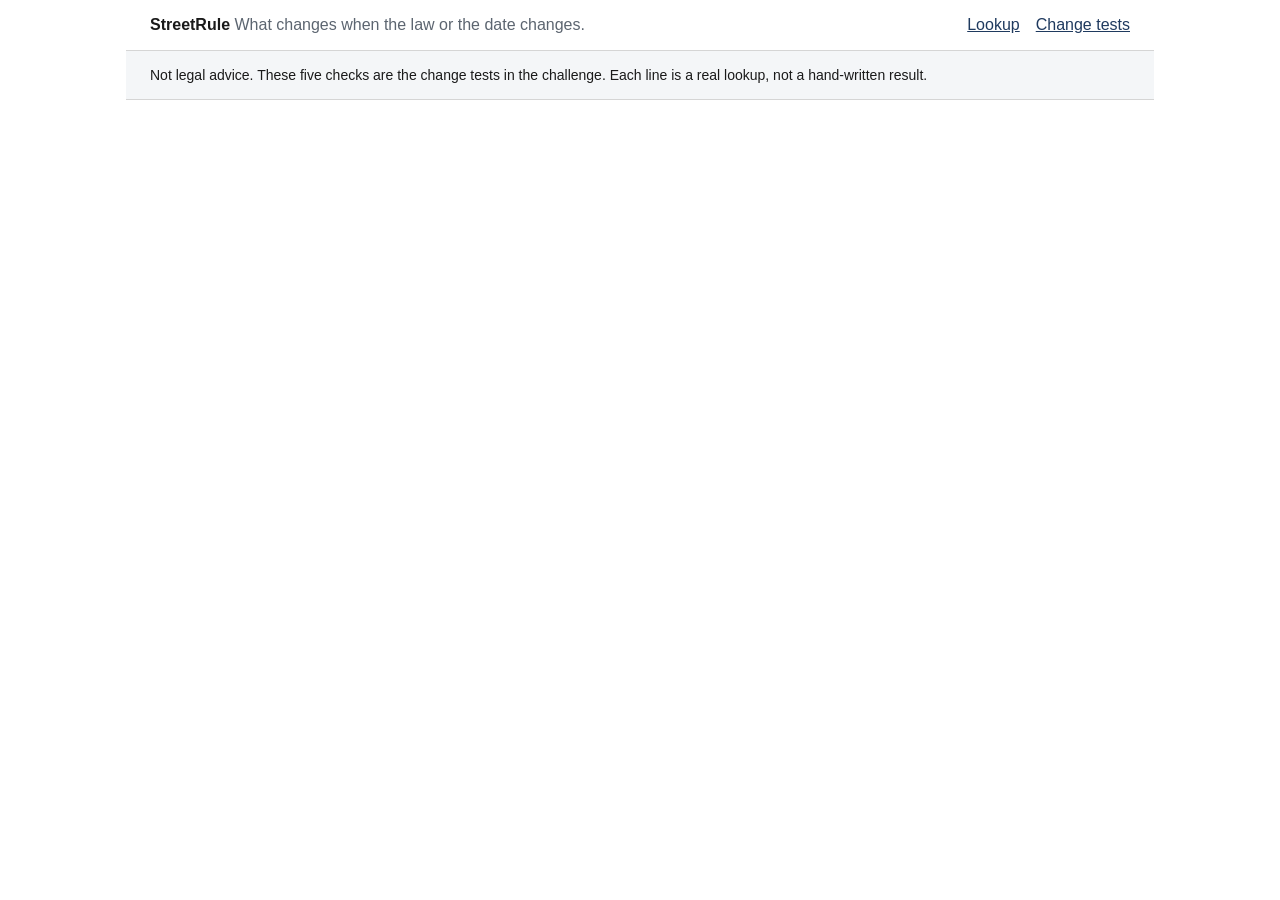
==== static/changes.html @ 89508b7d "Add the five change tests and apply an enacted law once its date arrives Co-authored-by: Cursor <cur" ====
<!doctype html>
<html lang="en">
<head>
  <meta charset="utf-8">
  <meta name="viewport" content="width=device-width, initial-scale=1">
  <title>StreetRule — change tests</title>
  <link rel="stylesheet" href="/static/style.css">
</head>
<body>
  <header class="bar">
    <div>
      <strong>StreetRule</strong>
      <span class="tag">What changes when the law or the date changes.</span>
    </div>
    <nav>
      <a href="/">Lookup</a>
      <a href="/changes">Change tests</a>
    </nav>
  </header>
  <p class="notice">Not legal advice. These five checks are the change tests in the challenge. Each line is a real lookup, not a hand-written result.</p>
  <main id="tests"></main>
  <script src="/static/changes.js"></script>
</body>
</html>
---- static/style.css ----
:root { color: #1a1a1a; font-family: "Helvetica Neue", Helvetica, Arial, sans-serif; }
body { margin: 0; background: #fff; }
.bar, .notice, main { max-width: 980px; margin: 0 auto; padding: 16px 24px; }
.bar { display: flex; justify-content: space-between; gap: 24px; border-bottom: 1px solid #d5d5d5; align-items: baseline; }
.tag, .meta, .cite, .quote { color: #5c6570; }
.notice { background: #f4f6f8; border-bottom: 1px solid #d5d5d5; font-size: 14px; }
label { display: block; font-size: 13px; letter-spacing: .04em; text-transform: uppercase; color: #1f3a5f; }
input { width: 100%; box-sizing: border-box; font: 16px/1.4 inherit; padding: 10px 12px; border: 1px solid #1f3a5f; }
ul { list-style: none; margin: 0; padding: 0; border: 1px solid #d5d5d5; border-top: 0; }
li { padding: 8px 12px; cursor: pointer; }
li:hover { background: #f4f6f8; }
article { border-top: 1px solid #d5d5d5; padding: 14px 0; }
.result { font-weight: 600; color: #1f3a5f; text-transform: uppercase; font-size: 13px; letter-spacing: .04em; }
.quote { margin: 8px 0 0; padding-left: 12px; border-left: 2px solid #1f3a5f; }
h1 { font-size: 22px; font-weight: 600; margin: 8px 0; }
h2 { font-size: 16px; margin: 0 0 4px; }
p { margin: 4px 0; }

nav { display: flex; gap: 16px; align-items: baseline; }
nav a { color: #1f3a5f; }
ul.plain { border: 0; margin-top: 8px; }
ul.plain li { cursor: default; padding: 4px 0; }

.conflict {
  border-left: 3px solid #b26a00;
  padding-left: 10px;
  color: #6b4000;
}
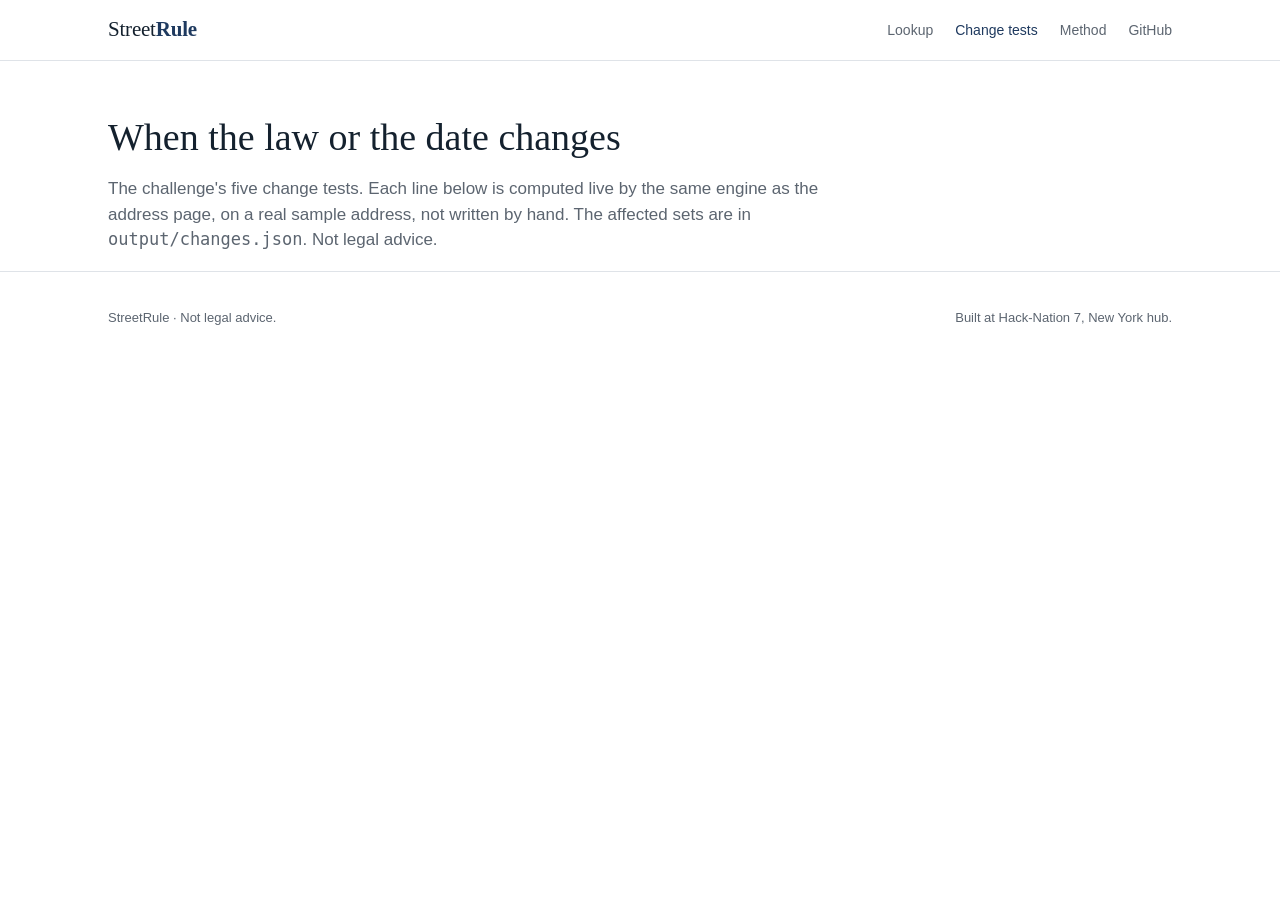
==== commit bba81198: "Decide coverage from extracted thresholds, verify cities with the Census Geocoder, redesign the site" ====
--- a/static/changes.html
+++ b/static/changes.html
@@ -3,22 +3,34 @@
 <head>
   <meta charset="utf-8">
   <meta name="viewport" content="width=device-width, initial-scale=1">
-  <title>StreetRule — change tests</title>
+  <title>StreetRule · Change tests</title>
   <link rel="stylesheet" href="/static/style.css">
 </head>
 <body>
-  <header class="bar">
-    <div>
-      <strong>StreetRule</strong>
-      <span class="tag">What changes when the law or the date changes.</span>
+  <header class="top">
+    <div class="wrap">
+      <a class="brand" href="/">Street<b>Rule</b></a>
+      <nav>
+        <a href="/">Lookup</a>
+        <a href="/changes" class="on">Change tests</a>
+        <a href="/method">Method</a>
+        <a href="https://github.com/vladislav-pak-world-bank/streetrule">GitHub</a>
+      </nav>
     </div>
-    <nav>
-      <a href="/">Lookup</a>
-      <a href="/changes">Change tests</a>
-    </nav>
   </header>
-  <p class="notice">Not legal advice. These five checks are the change tests in the challenge. Each line is a real lookup, not a hand-written result.</p>
-  <main id="tests"></main>
+  <div class="page-head">
+    <div class="wrap">
+      <h1>When the law or the date changes</h1>
+      <p>The challenge's five change tests. Each line below is computed live by the same engine as the address page, on a real sample address, not written by hand. The affected sets are in <code>output/changes.json</code>. Not legal advice.</p>
+    </div>
+  </div>
+  <main class="wrap" id="tests"></main>
+  <footer>
+    <div class="wrap">
+      <span>StreetRule · Not legal advice.</span>
+      <span>Built at Hack-Nation 7, New York hub.</span>
+    </div>
+  </footer>
   <script src="/static/changes.js"></script>
 </body>
 </html>
--- a/static/style.css
+++ b/static/style.css
@@ -1,28 +1,205 @@
-:root { color: #1a1a1a; font-family: "Helvetica Neue", Helvetica, Arial, sans-serif; }
+:root {
+  --ink: #14212e;
+  --navy: #1f3a5f;
+  --navy-deep: #152a45;
+  --muted: #5c6570;
+  --line: #dfe3e8;
+  --soft: #f5f7f9;
+  --applies: #1d6b46;
+  --unknown: #9a6200;
+  --superseded: #5c6570;
+  --future: #2f5f9e;
+  --pending: #6b4fa0;
+  --outside: #8a8f96;
+  --serif: Georgia, "Times New Roman", serif;
+  --sans: "Helvetica Neue", Helvetica, Arial, sans-serif;
+  color: var(--ink);
+  font-family: var(--sans);
+  font-size: 16px;
+  line-height: 1.5;
+}
+
+* { box-sizing: border-box; }
 body { margin: 0; background: #fff; }
-.bar, .notice, main { max-width: 980px; margin: 0 auto; padding: 16px 24px; }
-.bar { display: flex; justify-content: space-between; gap: 24px; border-bottom: 1px solid #d5d5d5; align-items: baseline; }
-.tag, .meta, .cite, .quote { color: #5c6570; }
-.notice { background: #f4f6f8; border-bottom: 1px solid #d5d5d5; font-size: 14px; }
-label { display: block; font-size: 13px; letter-spacing: .04em; text-transform: uppercase; color: #1f3a5f; }
-input { width: 100%; box-sizing: border-box; font: 16px/1.4 inherit; padding: 10px 12px; border: 1px solid #1f3a5f; }
-ul { list-style: none; margin: 0; padding: 0; border: 1px solid #d5d5d5; border-top: 0; }
-li { padding: 8px 12px; cursor: pointer; }
-li:hover { background: #f4f6f8; }
-article { border-top: 1px solid #d5d5d5; padding: 14px 0; }
-.result { font-weight: 600; color: #1f3a5f; text-transform: uppercase; font-size: 13px; letter-spacing: .04em; }
-.quote { margin: 8px 0 0; padding-left: 12px; border-left: 2px solid #1f3a5f; }
-h1 { font-size: 22px; font-weight: 600; margin: 8px 0; }
-h2 { font-size: 16px; margin: 0 0 4px; }
-p { margin: 4px 0; }
-
-nav { display: flex; gap: 16px; align-items: baseline; }
-nav a { color: #1f3a5f; }
-ul.plain { border: 0; margin-top: 8px; }
-ul.plain li { cursor: default; padding: 4px 0; }
-
-.conflict {
-  border-left: 3px solid #b26a00;
-  padding-left: 10px;
-  color: #6b4000;
+a { color: var(--navy); }
+.wrap { max-width: 1120px; margin: 0 auto; padding: 0 28px; }
+
+/* Top bar */
+.top { border-bottom: 1px solid var(--line); background: #fff; position: sticky; top: 0; z-index: 10; }
+.top .wrap { display: flex; align-items: center; justify-content: space-between; height: 60px; }
+.brand { font-family: var(--serif); font-size: 21px; color: var(--ink); text-decoration: none; letter-spacing: -.01em; }
+.brand b { color: var(--navy); }
+.top nav { display: flex; gap: 22px; font-size: 14px; }
+.top nav a { color: var(--muted); text-decoration: none; }
+.top nav a:hover, .top nav a.on { color: var(--navy); }
+
+/* Hero */
+.hero { background: var(--navy-deep); color: #fff; padding: 72px 0 56px; }
+.eyebrow { text-transform: uppercase; letter-spacing: .12em; font-size: 12px; color: #a9bdd6; margin: 0 0 14px; }
+.hero h1 { font-family: var(--serif); font-weight: 400; font-size: 46px; line-height: 1.12; margin: 0 0 18px; max-width: 820px; letter-spacing: -.015em; }
+.hero p.lede { font-size: 18px; color: #d4deea; max-width: 760px; margin: 0 0 30px; }
+.search { position: relative; max-width: 760px; }
+.search input { width: 100%; font: 18px var(--sans); padding: 16px 18px; border: 0; border-radius: 3px; color: var(--ink); }
+.search input:focus { outline: 3px solid #7fa6d6; }
+#matches { position: absolute; left: 0; right: 0; top: 100%; margin: 4px 0 0; padding: 0; list-style: none; background: #fff; color: var(--ink); border-radius: 3px; box-shadow: 0 10px 30px rgba(0, 0, 0, .25); max-height: 340px; overflow: auto; z-index: 5; }
+#matches li { padding: 10px 16px; cursor: pointer; border-bottom: 1px solid var(--line); font-size: 15px; }
+#matches li:hover, #matches li.active { background: var(--soft); }
+#matches:empty { display: none; }
+.examples { margin-top: 16px; font-size: 14px; color: #a9bdd6; display: flex; flex-wrap: wrap; gap: 8px; align-items: center; }
+.examples button { font: 13px var(--sans); background: transparent; color: #fff; border: 1px solid #4f6b8f; border-radius: 20px; padding: 6px 12px; cursor: pointer; }
+.examples button:hover { background: #24406a; }
+.disclaimer { margin-top: 26px; font-size: 13px; color: #a9bdd6; max-width: 760px; }
+
+/* Evidence strip */
+.strip { border-bottom: 1px solid var(--line); background: var(--soft); }
+.strip .wrap { display: grid; grid-template-columns: repeat(5, 1fr); gap: 0; }
+.stat { padding: 26px 18px 24px 0; }
+.stat + .stat { padding-left: 18px; border-left: 1px solid var(--line); }
+.stat .n { font-family: var(--serif); font-size: 34px; color: var(--navy); line-height: 1; }
+.stat .l { font-size: 13px; color: var(--muted); margin-top: 8px; }
+
+/* Sections */
+section.block { padding: 64px 0; border-bottom: 1px solid var(--line); }
+section.block h2 { font-family: var(--serif); font-weight: 400; font-size: 32px; margin: 0 0 10px; letter-spacing: -.01em; }
+section.block p.sub { color: var(--muted); max-width: 720px; margin: 0 0 32px; font-size: 17px; }
+.three { display: grid; grid-template-columns: repeat(3, 1fr); gap: 28px; }
+.three article { border-top: 3px solid var(--navy); padding-top: 16px; }
+.three h3 { font-size: 18px; margin: 0 0 8px; }
+.three p { color: var(--muted); margin: 0 0 12px; font-size: 15px; }
+.three .proof { font-size: 14px; color: var(--ink); background: var(--soft); padding: 10px 12px; border-left: 2px solid var(--navy); }
+.linkish { background: none; border: 0; padding: 0; color: var(--navy); text-decoration: underline; cursor: pointer; font: inherit; }
+
+.drivers { max-width: 820px; }
+.driver { display: grid; grid-template-columns: 260px 1fr 150px; gap: 16px; align-items: center; padding: 10px 0; border-bottom: 1px solid var(--line); font-size: 15px; }
+.bar { height: 12px; background: var(--soft); border-radius: 2px; overflow: hidden; }
+.bar span { display: block; height: 100%; background: var(--unknown); }
+.driver .num { color: var(--muted); font-size: 14px; text-align: right; }
+.callout { margin-top: 26px; max-width: 820px; padding: 18px 20px; background: var(--soft); border-left: 3px solid var(--navy); }
+
+.steps { display: grid; grid-template-columns: repeat(4, 1fr); gap: 24px; counter-reset: step; }
+.steps article { position: relative; padding-top: 44px; }
+.steps article::before { counter-increment: step; content: counter(step); position: absolute; top: 0; left: 0; width: 30px; height: 30px; border-radius: 50%; background: var(--navy); color: #fff; font-size: 14px; display: grid; place-items: center; }
+.steps h3 { font-size: 17px; margin: 0 0 6px; }
+.steps p { font-size: 14px; color: var(--muted); margin: 0; }
+
+.who { display: grid; grid-template-columns: repeat(4, 1fr); gap: 20px; }
+.who article { border: 1px solid var(--line); padding: 18px; }
+.who h3 { font-size: 16px; margin: 0 0 6px; }
+.who p { font-size: 14px; color: var(--muted); margin: 0; }
+
+footer { padding: 36px 0 60px; color: var(--muted); font-size: 13px; }
+footer .wrap { display: flex; justify-content: space-between; gap: 24px; flex-wrap: wrap; }
+
+/* Report */
+#report { padding: 36px 0 70px; }
+.back { font-size: 14px; color: var(--muted); }
+.report-head h1 { font-family: var(--serif); font-weight: 400; font-size: 34px; margin: 10px 0 6px; }
+.where { color: var(--muted); font-size: 15px; display: flex; flex-wrap: wrap; gap: 10px; align-items: center; }
+.badge { display: inline-block; font-size: 12px; padding: 2px 8px; border-radius: 2px; border: 1px solid var(--line); color: var(--muted); background: #fff; }
+.badge.census { border-color: #9cc3ad; color: var(--applies); background: #f1f8f4; }
+.badge.alias { border-color: #b8c7da; color: var(--navy); }
+.badge.review { border-color: #d7c3e8; color: var(--pending); }
+.counts { display: flex; flex-wrap: wrap; gap: 8px; margin: 18px 0 26px; }
+.count { font-size: 14px; padding: 6px 12px; border-radius: 2px; background: var(--soft); border-left: 3px solid var(--line); }
+
+.layout { display: grid; grid-template-columns: 300px 1fr; gap: 36px; align-items: start; }
+aside.facts { position: sticky; top: 84px; border: 1px solid var(--line); padding: 18px; background: #fff; }
+aside h2 { font-size: 13px; text-transform: uppercase; letter-spacing: .08em; color: var(--navy); margin: 0 0 4px; }
+aside p.hint { font-size: 13px; color: var(--muted); margin: 0 0 14px; }
+.field { margin-bottom: 12px; }
+.field label { display: block; font-size: 13px; color: var(--ink); margin-bottom: 4px; }
+.field input, .field select { width: 100%; font: 15px var(--sans); padding: 8px 10px; border: 1px solid #c3cad3; border-radius: 2px; background: #fff; }
+.field input.supplied, .field select.supplied { border-color: var(--navy); background: #f2f6fb; }
+.field .from { font-size: 12px; color: var(--muted); margin-top: 3px; }
+aside button.primary { width: 100%; font: 600 14px var(--sans); background: var(--navy); color: #fff; border: 0; padding: 10px; border-radius: 2px; cursor: pointer; }
+aside button.reset { width: 100%; margin-top: 8px; font: 13px var(--sans); background: none; border: 0; color: var(--muted); text-decoration: underline; cursor: pointer; }
+.settle { margin-top: 20px; padding-top: 16px; border-top: 1px solid var(--line); }
+.settle li { font-size: 14px; margin: 6px 0; }
+.settle ul { margin: 6px 0 0; padding-left: 18px; }
+
+.group h2 { font-family: var(--serif); font-weight: 400; font-size: 22px; margin: 26px 0 4px; display: flex; align-items: baseline; gap: 10px; }
+.group h2 small { font-family: var(--sans); font-size: 14px; color: var(--muted); }
+.group p.why { color: var(--muted); margin: 0 0 10px; font-size: 14px; }
+.card { border: 1px solid var(--line); border-left: 4px solid var(--line); padding: 16px 18px; margin: 12px 0; background: #fff; }
+.card.applies { border-left-color: var(--applies); }
+.card.unknown { border-left-color: var(--unknown); }
+.card.superseded { border-left-color: var(--superseded); }
+.card.not_yet_effective { border-left-color: var(--future); }
+.card.pending { border-left-color: var(--pending); }
+.card.not_covered { border-left-color: var(--outside); }
+.tags { display: flex; flex-wrap: wrap; gap: 6px; margin-bottom: 8px; }
+.tag { font-size: 11px; text-transform: uppercase; letter-spacing: .06em; color: var(--muted); border: 1px solid var(--line); padding: 2px 6px; border-radius: 2px; }
+.tag.result { color: #fff; border-color: transparent; }
+.tag.result.applies { background: var(--applies); }
+.tag.result.unknown { background: var(--unknown); }
+.tag.result.superseded { background: var(--superseded); }
+.tag.result.not_yet_effective { background: var(--future); }
+.tag.result.pending { background: var(--pending); }
+.tag.result.not_covered { background: var(--outside); }
+.card h3 { font-size: 17px; margin: 0 0 6px; }
+.card p { margin: 4px 0; }
+.key { display: inline-block; font-size: 14px; background: var(--soft); padding: 2px 8px; margin-top: 6px; }
+.checks { list-style: none; padding: 0; margin: 10px 0 0; font-size: 14px; }
+.checks li { padding: 3px 0 3px 24px; position: relative; }
+.checks li::before { position: absolute; left: 0; font-weight: 700; width: 18px; text-align: center; }
+.checks li.pass::before { content: "✓"; color: var(--applies); }
+.checks li.fail::before { content: "✕"; color: var(--outside); }
+.checks li.open::before { content: "?"; color: var(--unknown); }
+.conflict { margin-top: 10px; border-left: 3px solid #b26a00; padding: 6px 10px; color: #6b4000; background: #fdf7ee; font-size: 14px; }
+blockquote { margin: 12px 0 0; padding: 4px 0 4px 14px; border-left: 2px solid var(--navy); color: var(--muted); font-family: var(--serif); font-size: 15px; }
+.provenance { margin-top: 10px; font-size: 13px; color: var(--muted); display: flex; flex-wrap: wrap; gap: 6px 14px; }
+details.outside summary { cursor: pointer; font-family: var(--serif); font-size: 22px; margin: 26px 0 4px; }
+details.outside summary small { font-family: var(--sans); font-size: 14px; color: var(--muted); }
+.gap-box { margin-top: 28px; padding: 16px 18px; border: 1px dashed #c3cad3; background: var(--soft); }
+.gap-box h3 { margin: 0 0 6px; font-size: 16px; }
+.gap-box ul { margin: 8px 0 0; padding-left: 18px; font-size: 14px; }
+
+/* Change tests and method */
+.page-head { padding: 48px 0 18px; border-bottom: 1px solid var(--line); }
+.page-head h1 { font-family: var(--serif); font-weight: 400; font-size: 38px; margin: 0 0 10px; }
+.page-head p { color: var(--muted); max-width: 760px; font-size: 17px; margin: 0; }
+.test { display: grid; grid-template-columns: 90px 1fr 220px; gap: 24px; padding: 28px 0; border-bottom: 1px solid var(--line); }
+.test .id { font-family: var(--serif); font-size: 34px; color: var(--navy); }
+.test h2 { font-size: 19px; margin: 0 0 6px; }
+.test p { color: var(--muted); margin: 0 0 10px; }
+.test ul { margin: 0; padding: 0; list-style: none; font-size: 14px; }
+.test li { padding: 6px 10px; border-left: 2px solid var(--line); margin-bottom: 4px; background: var(--soft); }
+.test .nums { font-size: 14px; color: var(--muted); }
+.test .nums b { display: block; font-family: var(--serif); font-weight: 400; font-size: 30px; color: var(--ink); }
+.test .pass { display: inline-block; margin-top: 10px; font-size: 12px; color: var(--applies); border: 1px solid #9cc3ad; background: #f1f8f4; padding: 2px 8px; }
+
+table.metrics { border-collapse: collapse; width: 100%; max-width: 900px; font-size: 15px; }
+table.metrics th, table.metrics td { text-align: left; padding: 10px 12px; border-bottom: 1px solid var(--line); vertical-align: top; }
+table.metrics th { font-size: 12px; text-transform: uppercase; letter-spacing: .06em; color: var(--muted); font-weight: 600; }
+.pipeline { display: grid; grid-template-columns: repeat(5, 1fr); gap: 0; margin: 10px 0 0; }
+.pipeline div { padding: 16px; border: 1px solid var(--line); border-right: 0; font-size: 14px; }
+.pipeline div:last-child { border-right: 1px solid var(--line); }
+.pipeline b { display: block; margin-bottom: 4px; color: var(--navy); }
+.pipeline code { font-size: 12px; color: var(--muted); }
+.plain-list { color: var(--muted); max-width: 820px; }
+.plain-list li { margin: 6px 0; }
+
+.summary h2 { font-family: var(--serif); font-weight: 400; font-size: 22px; margin: 0 0 8px; }
+.summary table { width: 100%; border-collapse: collapse; font-size: 14px; }
+.summary td { padding: 9px 10px 9px 0; border-bottom: 1px solid var(--line); vertical-align: top; }
+.summary td:first-child { width: 160px; color: var(--navy); font-weight: 600; }
+.summary td:last-child { width: 30%; }
+.muted { color: var(--muted); }
+h4.topic { font-size: 13px; text-transform: uppercase; letter-spacing: .06em; color: var(--muted); margin: 18px 0 0; font-weight: 600; }
+h4.topic small { font-weight: 400; }
+.hidden { display: none !important; }
+body.reporting .hero { padding: 16px 0; }
+body.reporting .hero .eyebrow, body.reporting .hero h1, body.reporting .hero .lede, body.reporting .hero .examples, body.reporting .hero .disclaimer { display: none; }
+body.reporting .search input { font-size: 16px; padding: 11px 14px; }
+.legal { font-size: 13px; color: var(--muted); background: var(--soft); border-left: 3px solid var(--navy); padding: 8px 12px; margin: 14px 0 0; }
+
+@media (max-width: 860px) {
+  .hero h1 { font-size: 32px; }
+  .strip .wrap, .three, .steps, .who, .pipeline { grid-template-columns: 1fr 1fr; }
+  .stat, .stat + .stat { padding: 18px 12px 18px 0; border-left: 0; }
+  .layout { grid-template-columns: 1fr; }
+  aside.facts { position: static; }
+  .driver { grid-template-columns: 1fr; gap: 4px; }
+  .test { grid-template-columns: 1fr; }
+  .top nav { gap: 12px; }
 }
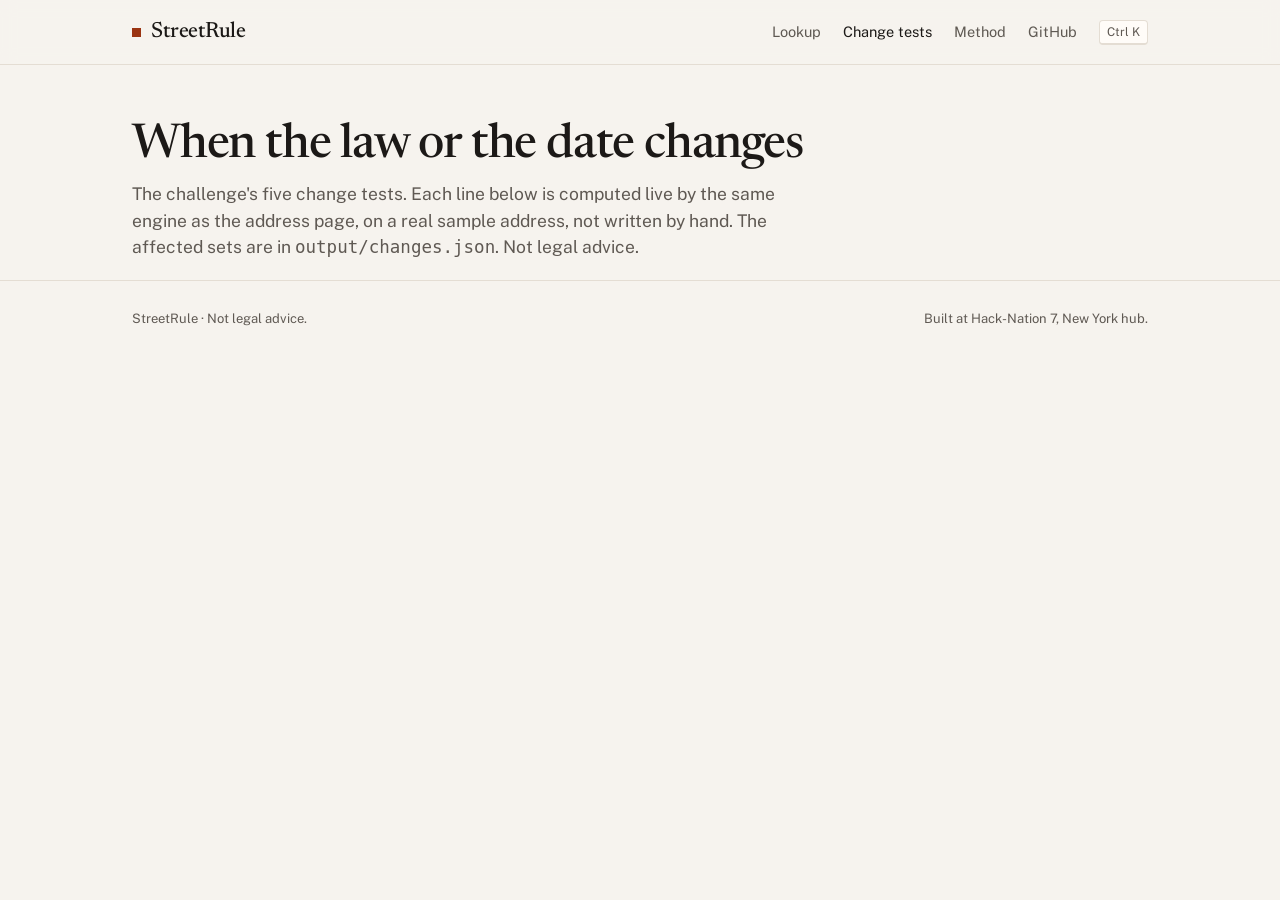
==== commit dec8e14c: "Set the site as a legal instrument: comparison on every address, jump palette, editorial type Co-aut" ====
--- a/static/changes.html
+++ b/static/changes.html
@@ -4,17 +4,23 @@
   <meta charset="utf-8">
   <meta name="viewport" content="width=device-width, initial-scale=1">
   <title>StreetRule · Change tests</title>
+  <meta name="theme-color" content="#f6f3ee">
+  <link rel="icon" href="/static/favicon.svg" type="image/svg+xml">
+  <link rel="preconnect" href="https://fonts.googleapis.com">
+  <link rel="preconnect" href="https://fonts.gstatic.com" crossorigin>
+  <link href="https://fonts.googleapis.com/css2?family=Newsreader:ital,opsz,wght@0,6..72,400;0,6..72,500;0,6..72,600;1,6..72,450&family=Public+Sans:ital,wght@0,400;0,500;0,600;1,400&display=swap" rel="stylesheet">
   <link rel="stylesheet" href="/static/style.css">
 </head>
 <body>
   <header class="top">
     <div class="wrap">
-      <a class="brand" href="/">Street<b>Rule</b></a>
+      <a class="brand" href="/"><span class="mark" aria-hidden="true"></span>StreetRule</a>
       <nav>
         <a href="/">Lookup</a>
         <a href="/changes" class="on">Change tests</a>
         <a href="/method">Method</a>
         <a href="https://github.com/vladislav-pak-world-bank/streetrule">GitHub</a>
+        <button type="button" class="kbd" id="open-palette">⌘K</button>
       </nav>
     </div>
   </header>
@@ -32,5 +38,6 @@
     </div>
   </footer>
   <script src="/static/changes.js"></script>
+  <script src="/static/shell.js"></script>
 </body>
 </html>
--- a/static/style.css
+++ b/static/style.css
@@ -1,205 +1,266 @@
 :root {
-  --ink: #14212e;
-  --navy: #1f3a5f;
-  --navy-deep: #152a45;
-  --muted: #5c6570;
-  --line: #dfe3e8;
-  --soft: #f5f7f9;
-  --applies: #1d6b46;
-  --unknown: #9a6200;
-  --superseded: #5c6570;
-  --future: #2f5f9e;
-  --pending: #6b4fa0;
-  --outside: #8a8f96;
-  --serif: Georgia, "Times New Roman", serif;
-  --sans: "Helvetica Neue", Helvetica, Arial, sans-serif;
+  --ink: #1c1917;
+  --muted: #5f5953;
+  --line: #e4ddd3;
+  --paper: #f6f3ee;
+  --card: #fffcf8;
+  --signal: #9a3412;
+  --applies: #1d6b43;
+  --unknown: #8a5a10;
+  --superseded: #6b6560;
+  --future: #1d4e78;
+  --pending: #5c3f72;
+  --outside: #8a847c;
+  --serif: "Newsreader", "Iowan Old Style", Palatino, Georgia, serif;
+  --sans: "Public Sans", "Helvetica Neue", Helvetica, Arial, sans-serif;
   color: var(--ink);
   font-family: var(--sans);
-  font-size: 16px;
+  font-size: 16.5px;
   line-height: 1.5;
+  -webkit-font-smoothing: antialiased;
 }
 
 * { box-sizing: border-box; }
-body { margin: 0; background: #fff; }
-a { color: var(--navy); }
-.wrap { max-width: 1120px; margin: 0 auto; padding: 0 28px; }
-
-/* Top bar */
-.top { border-bottom: 1px solid var(--line); background: #fff; position: sticky; top: 0; z-index: 10; }
-.top .wrap { display: flex; align-items: center; justify-content: space-between; height: 60px; }
-.brand { font-family: var(--serif); font-size: 21px; color: var(--ink); text-decoration: none; letter-spacing: -.01em; }
-.brand b { color: var(--navy); }
-.top nav { display: flex; gap: 22px; font-size: 14px; }
+body { margin: 0; background: var(--paper); color: var(--ink); }
+a { color: var(--signal); text-underline-offset: 3px; }
+.wrap { max-width: 1080px; margin: 0 auto; padding: 0 32px; }
+.sr { position: absolute; width: 1px; height: 1px; overflow: hidden; clip: rect(0 0 0 0); }
+.skip { position: absolute; left: 12px; top: -40px; background: var(--ink); color: #fff; padding: 6px 10px; z-index: 20; }
+.skip:focus { top: 12px; }
+
+/* Masthead */
+.top { position: sticky; top: 0; z-index: 10; background: rgba(246, 243, 238, .92); backdrop-filter: saturate(1.2) blur(8px); border-bottom: 1px solid var(--line); }
+.top .wrap { display: flex; align-items: center; justify-content: space-between; height: 64px; }
+.brand { display: inline-flex; align-items: center; gap: 10px; font-family: var(--serif); font-size: 22px; font-weight: 500; letter-spacing: -.02em; color: var(--ink); text-decoration: none; }
+.mark { width: 9px; height: 9px; background: var(--signal); display: inline-block; flex: none; }
+.top nav { display: flex; align-items: center; gap: 22px; font-size: 14.5px; }
 .top nav a { color: var(--muted); text-decoration: none; }
-.top nav a:hover, .top nav a.on { color: var(--navy); }
+.top nav a:hover, .top nav a.on { color: var(--ink); }
+button.kbd { font: 12px/1 var(--sans); color: var(--muted); background: var(--card); border: 1px solid var(--line); border-bottom-width: 2px; padding: 5px 7px; border-radius: 4px; cursor: pointer; }
 
 /* Hero */
-.hero { background: var(--navy-deep); color: #fff; padding: 72px 0 56px; }
-.eyebrow { text-transform: uppercase; letter-spacing: .12em; font-size: 12px; color: #a9bdd6; margin: 0 0 14px; }
-.hero h1 { font-family: var(--serif); font-weight: 400; font-size: 46px; line-height: 1.12; margin: 0 0 18px; max-width: 820px; letter-spacing: -.015em; }
-.hero p.lede { font-size: 18px; color: #d4deea; max-width: 760px; margin: 0 0 30px; }
-.search { position: relative; max-width: 760px; }
-.search input { width: 100%; font: 18px var(--sans); padding: 16px 18px; border: 0; border-radius: 3px; color: var(--ink); }
-.search input:focus { outline: 3px solid #7fa6d6; }
-#matches { position: absolute; left: 0; right: 0; top: 100%; margin: 4px 0 0; padding: 0; list-style: none; background: #fff; color: var(--ink); border-radius: 3px; box-shadow: 0 10px 30px rgba(0, 0, 0, .25); max-height: 340px; overflow: auto; z-index: 5; }
-#matches li { padding: 10px 16px; cursor: pointer; border-bottom: 1px solid var(--line); font-size: 15px; }
-#matches li:hover, #matches li.active { background: var(--soft); }
+.hero { padding: 72px 0 28px; }
+.eyebrow { margin: 0 0 14px; font-size: 14px; color: var(--signal); }
+.hero h1 { font-family: var(--serif); font-weight: 500; font-size: clamp(40px, 5.4vw, 60px); line-height: 1.02; letter-spacing: -.025em; margin: 0 0 18px; max-width: 11.2em; }
+.hero p.lede { font-size: 18.5px; line-height: 1.45; max-width: 38em; margin: 0 0 32px; color: var(--ink); }
+.search { position: relative; max-width: 680px; }
+.search input { width: 100%; font: 500 20px/1.3 var(--sans); padding: 12px 2px 14px; border: 0; border-bottom: 1.5px solid var(--ink); border-radius: 0; background: transparent; color: var(--ink); }
+.search input::placeholder { color: #9a938a; font-weight: 400; }
+.search input:focus { outline: none; border-bottom-color: var(--signal); }
+#matches, #palette-list { position: absolute; left: 0; right: 0; top: calc(100% + 6px); margin: 0; padding: 6px 0; list-style: none; background: var(--card); color: var(--ink); border: 1px solid var(--line); box-shadow: 0 16px 40px rgba(28, 25, 23, .1); max-height: 320px; overflow: auto; z-index: 6; }
+#matches li, #palette-list li { padding: 9px 14px; cursor: pointer; font-size: 15px; }
+#matches li:hover, #matches li.active, #palette-list li:hover, #palette-list li.active { background: #f3ece4; }
 #matches:empty { display: none; }
-.examples { margin-top: 16px; font-size: 14px; color: #a9bdd6; display: flex; flex-wrap: wrap; gap: 8px; align-items: center; }
-.examples button { font: 13px var(--sans); background: transparent; color: #fff; border: 1px solid #4f6b8f; border-radius: 20px; padding: 6px 12px; cursor: pointer; }
-.examples button:hover { background: #24406a; }
-.disclaimer { margin-top: 26px; font-size: 13px; color: #a9bdd6; max-width: 760px; }
-
-/* Evidence strip */
-.strip { border-bottom: 1px solid var(--line); background: var(--soft); }
-.strip .wrap { display: grid; grid-template-columns: repeat(5, 1fr); gap: 0; }
-.stat { padding: 26px 18px 24px 0; }
+.examples { display: grid; grid-template-columns: repeat(4, minmax(0, 1fr)); gap: 0; margin-top: 18px; border-top: 1px solid var(--line); }
+.examples button { min-width: 0; text-align: left; background: none; border: 0; border-right: 1px solid var(--line); padding: 12px 14px 12px 0; cursor: pointer; font: inherit; color: inherit; }
+.examples button:last-child { border-right: 0; }
+.examples button:hover b { color: var(--signal); }
+.examples b { display: block; font-weight: 600; font-size: 14px; }
+.examples span { display: block; color: var(--muted); font-size: 13px; margin-top: 2px; }
+.disclaimer { margin: 28px 0 0; font-size: 13px; color: var(--muted); max-width: 42em; }
+
+/* Figures */
+.strip { border-top: 1px solid var(--line); border-bottom: 1px solid var(--line); }
+.strip .wrap { display: grid; grid-template-columns: repeat(5, minmax(0, 1fr)); }
+.stat { padding: 22px 18px 22px 0; }
 .stat + .stat { padding-left: 18px; border-left: 1px solid var(--line); }
-.stat .n { font-family: var(--serif); font-size: 34px; color: var(--navy); line-height: 1; }
-.stat .l { font-size: 13px; color: var(--muted); margin-top: 8px; }
+.stat .n { font-family: var(--serif); font-weight: 500; font-size: 36px; letter-spacing: -.03em; line-height: 1; font-variant-numeric: tabular-nums; }
+.stat.signal .n { color: var(--signal); }
+.stat .l { font-size: 13px; color: var(--muted); margin-top: 8px; max-width: 16em; }
 
 /* Sections */
-section.block { padding: 64px 0; border-bottom: 1px solid var(--line); }
-section.block h2 { font-family: var(--serif); font-weight: 400; font-size: 32px; margin: 0 0 10px; letter-spacing: -.01em; }
-section.block p.sub { color: var(--muted); max-width: 720px; margin: 0 0 32px; font-size: 17px; }
-.three { display: grid; grid-template-columns: repeat(3, 1fr); gap: 28px; }
-.three article { border-top: 3px solid var(--navy); padding-top: 16px; }
-.three h3 { font-size: 18px; margin: 0 0 8px; }
-.three p { color: var(--muted); margin: 0 0 12px; font-size: 15px; }
-.three .proof { font-size: 14px; color: var(--ink); background: var(--soft); padding: 10px 12px; border-left: 2px solid var(--navy); }
-.linkish { background: none; border: 0; padding: 0; color: var(--navy); text-decoration: underline; cursor: pointer; font: inherit; }
-
-.drivers { max-width: 820px; }
-.driver { display: grid; grid-template-columns: 260px 1fr 150px; gap: 16px; align-items: center; padding: 10px 0; border-bottom: 1px solid var(--line); font-size: 15px; }
-.bar { height: 12px; background: var(--soft); border-radius: 2px; overflow: hidden; }
+section.block { padding: 72px 0; }
+section.block + section.block { border-top: 1px solid var(--line); }
+section.block h2 { font-family: var(--serif); font-weight: 500; font-size: 36px; letter-spacing: -.02em; margin: 0 0 10px; line-height: 1.1; }
+section.block p.sub { color: var(--muted); max-width: 40em; margin: 0 0 28px; font-size: 17px; }
+
+.cases { list-style: none; margin: 0; padding: 0; counter-reset: case; }
+.cases li { display: grid; grid-template-columns: 1.15fr .85fr; gap: 48px; align-items: start; padding: 26px 0; border-top: 1px solid var(--line); counter-increment: case; }
+.cases h3 { font-family: var(--serif); font-weight: 500; font-size: 24px; letter-spacing: -.015em; margin: 0 0 8px; }
+.cases h3::before { content: counter(case, decimal-leading-zero); display: block; font-family: var(--sans); font-size: 12px; font-weight: 600; letter-spacing: .04em; color: var(--signal); margin-bottom: 8px; }
+.cases p { margin: 0 0 12px; color: var(--ink); }
+.cases .proof { margin: 0; padding: 4px 0 4px 16px; border-left: 2px solid var(--signal); color: var(--ink); font-size: 15px; }
+.textlink { background: none; border: 0; padding: 0; color: var(--signal); cursor: pointer; font: inherit; text-decoration: underline; text-underline-offset: 3px; }
+
+.drivers { max-width: 760px; }
+.driver { display: grid; grid-template-columns: 280px 1fr 210px; gap: 16px; align-items: center; padding: 11px 0; border-bottom: 1px solid var(--line); font-size: 15px; }
+.bar { height: 3px; background: #e7e0d6; }
 .bar span { display: block; height: 100%; background: var(--unknown); }
-.driver .num { color: var(--muted); font-size: 14px; text-align: right; }
-.callout { margin-top: 26px; max-width: 820px; padding: 18px 20px; background: var(--soft); border-left: 3px solid var(--navy); }
-
-.steps { display: grid; grid-template-columns: repeat(4, 1fr); gap: 24px; counter-reset: step; }
-.steps article { position: relative; padding-top: 44px; }
-.steps article::before { counter-increment: step; content: counter(step); position: absolute; top: 0; left: 0; width: 30px; height: 30px; border-radius: 50%; background: var(--navy); color: #fff; font-size: 14px; display: grid; place-items: center; }
-.steps h3 { font-size: 17px; margin: 0 0 6px; }
-.steps p { font-size: 14px; color: var(--muted); margin: 0; }
-
-.who { display: grid; grid-template-columns: repeat(4, 1fr); gap: 20px; }
-.who article { border: 1px solid var(--line); padding: 18px; }
-.who h3 { font-size: 16px; margin: 0 0 6px; }
-.who p { font-size: 14px; color: var(--muted); margin: 0; }
-
-footer { padding: 36px 0 60px; color: var(--muted); font-size: 13px; }
+.driver .num { color: var(--muted); font-size: 13.5px; text-align: right; font-variant-numeric: tabular-nums; }
+.pull { max-width: 38em; margin: 28px 0 0; font-family: var(--serif); font-style: italic; font-weight: 450; font-size: 22px; line-height: 1.35; letter-spacing: -.01em; }
+
+.steps { display: grid; grid-template-columns: repeat(4, 1fr); gap: 28px; counter-reset: step; }
+.steps article { counter-increment: step; }
+.steps article::before { content: counter(step, decimal-leading-zero); display: block; font-size: 12px; font-weight: 600; color: var(--signal); margin-bottom: 10px; }
+.steps h3 { font-family: var(--serif); font-weight: 500; font-size: 20px; margin: 0 0 6px; }
+.steps p { font-size: 14.5px; color: var(--muted); margin: 0; }
+
+footer { border-top: 1px solid var(--line); padding: 28px 0 48px; color: var(--muted); font-size: 13px; }
 footer .wrap { display: flex; justify-content: space-between; gap: 24px; flex-wrap: wrap; }
 
 /* Report */
-#report { padding: 36px 0 70px; }
-.back { font-size: 14px; color: var(--muted); }
-.report-head h1 { font-family: var(--serif); font-weight: 400; font-size: 34px; margin: 10px 0 6px; }
-.where { color: var(--muted); font-size: 15px; display: flex; flex-wrap: wrap; gap: 10px; align-items: center; }
-.badge { display: inline-block; font-size: 12px; padding: 2px 8px; border-radius: 2px; border: 1px solid var(--line); color: var(--muted); background: #fff; }
-.badge.census { border-color: #9cc3ad; color: var(--applies); background: #f1f8f4; }
-.badge.alias { border-color: #b8c7da; color: var(--navy); }
-.badge.review { border-color: #d7c3e8; color: var(--pending); }
-.counts { display: flex; flex-wrap: wrap; gap: 8px; margin: 18px 0 26px; }
-.count { font-size: 14px; padding: 6px 12px; border-radius: 2px; background: var(--soft); border-left: 3px solid var(--line); }
-
-.layout { display: grid; grid-template-columns: 300px 1fr; gap: 36px; align-items: start; }
-aside.facts { position: sticky; top: 84px; border: 1px solid var(--line); padding: 18px; background: #fff; }
-aside h2 { font-size: 13px; text-transform: uppercase; letter-spacing: .08em; color: var(--navy); margin: 0 0 4px; }
+#report { padding: 28px 0 80px; }
+.back { font-size: 14px; color: var(--muted); text-decoration: none; }
+.back:hover { color: var(--ink); }
+.report-head h1 { font-family: var(--serif); font-weight: 500; font-size: 36px; letter-spacing: -.02em; line-height: 1.1; margin: 12px 0 8px; }
+.where { color: var(--muted); font-size: 14.5px; display: flex; flex-wrap: wrap; gap: 8px 14px; align-items: center; }
+.where b { color: var(--ink); font-weight: 600; }
+.badge { display: inline-block; font-size: 12px; padding: 1px 0; color: var(--applies); background: none; border: 0; border-bottom: 1px solid #b7d4c4; border-radius: 0; }
+.badge.alias { color: var(--future); border-bottom-color: #b9cbe0; }
+.badge.review { color: var(--pending); border-bottom-color: #d4c3e4; }
+.legal { font-size: 13.5px; color: var(--muted); margin: 16px 0 0; max-width: 46em; }
+
+.contrast { display: grid; grid-template-columns: 1fr 1fr; margin: 22px 0 8px; border-top: 1px solid var(--ink); border-bottom: 1px solid var(--line); }
+.contrast > div { padding: 16px 28px 16px 0; }
+.contrast > div + div { padding-left: 28px; border-left: 1px solid var(--line); }
+.contrast .k { margin: 0 0 8px; font-size: 12px; font-weight: 600; letter-spacing: .04em; text-transform: uppercase; color: var(--muted); }
+.contrast ul { margin: 0; padding: 0; list-style: none; }
+.contrast li { position: relative; padding: 0 0 6px 14px; font-size: 15px; }
+.contrast li::before { content: ""; position: absolute; left: 0; top: .55em; width: 5px; height: 5px; background: var(--signal); }
+.contrast > div + div li::before { background: var(--applies); }
+
+.counts { display: flex; flex-wrap: wrap; gap: 8px; margin: 18px 0 8px; }
+.count { font: 14px var(--sans); color: var(--ink); background: transparent; border: 0; border-bottom: 2px solid var(--line); padding: 4px 2px; cursor: pointer; font-variant-numeric: tabular-nums; }
+.count:hover { border-bottom-color: var(--ink); }
+
+.layout { display: grid; grid-template-columns: 280px 1fr; gap: 40px; align-items: start; margin-top: 22px; }
+aside.facts { position: sticky; top: 84px; background: var(--card); border: 1px solid var(--line); padding: 16px 16px 18px; }
+aside h2 { font-family: var(--sans); font-size: 12px; font-weight: 600; letter-spacing: .06em; text-transform: uppercase; color: var(--muted); margin: 0 0 4px; }
 aside p.hint { font-size: 13px; color: var(--muted); margin: 0 0 14px; }
 .field { margin-bottom: 12px; }
-.field label { display: block; font-size: 13px; color: var(--ink); margin-bottom: 4px; }
-.field input, .field select { width: 100%; font: 15px var(--sans); padding: 8px 10px; border: 1px solid #c3cad3; border-radius: 2px; background: #fff; }
-.field input.supplied, .field select.supplied { border-color: var(--navy); background: #f2f6fb; }
+.field label { display: block; font-size: 13px; margin-bottom: 4px; }
+.field input, .field select { width: 100%; font: 15px var(--sans); padding: 8px 10px; border: 1px solid #d9d1c6; border-radius: 0; background: #fff; color: var(--ink); }
+.field input:focus, .field select:focus { outline: 2px solid var(--signal); outline-offset: 1px; }
+.field input.supplied, .field select.supplied { border-color: var(--ink); background: #fbf6ef; }
 .field .from { font-size: 12px; color: var(--muted); margin-top: 3px; }
-aside button.primary { width: 100%; font: 600 14px var(--sans); background: var(--navy); color: #fff; border: 0; padding: 10px; border-radius: 2px; cursor: pointer; }
-aside button.reset { width: 100%; margin-top: 8px; font: 13px var(--sans); background: none; border: 0; color: var(--muted); text-decoration: underline; cursor: pointer; }
-.settle { margin-top: 20px; padding-top: 16px; border-top: 1px solid var(--line); }
-.settle li { font-size: 14px; margin: 6px 0; }
-.settle ul { margin: 6px 0 0; padding-left: 18px; }
-
-.group h2 { font-family: var(--serif); font-weight: 400; font-size: 22px; margin: 26px 0 4px; display: flex; align-items: baseline; gap: 10px; }
-.group h2 small { font-family: var(--sans); font-size: 14px; color: var(--muted); }
-.group p.why { color: var(--muted); margin: 0 0 10px; font-size: 14px; }
-.card { border: 1px solid var(--line); border-left: 4px solid var(--line); padding: 16px 18px; margin: 12px 0; background: #fff; }
+aside button.primary { width: 100%; font: 600 14px var(--sans); background: var(--ink); color: var(--paper); border: 0; padding: 11px; cursor: pointer; }
+aside button.primary:hover { background: var(--signal); }
+aside button.reset { width: 100%; margin-top: 8px; font: 13px var(--sans); background: none; border: 0; color: var(--muted); text-decoration: underline; text-underline-offset: 3px; cursor: pointer; }
+.settle { margin-top: 18px; padding-top: 14px; border-top: 1px solid var(--line); }
+.settle h2 { margin-bottom: 8px; }
+.settle ul { margin: 0; padding-left: 16px; }
+.settle li { font-size: 13.5px; margin: 4px 0; }
+
+.toolbar { display: flex; flex-wrap: wrap; gap: 8px 14px; align-items: center; margin: 8px 0 4px; }
+.chip { font: 13.5px var(--sans); background: none; border: 0; border-bottom: 1px solid transparent; padding: 4px 0; color: var(--muted); cursor: pointer; }
+.chip.on { color: var(--ink); border-bottom-color: var(--ink); }
+.copy { margin-left: auto; }
+
+.summary h2, .group h2, details.outside summary { font-family: var(--serif); font-weight: 500; font-size: 26px; letter-spacing: -.015em; margin: 22px 0 8px; }
+.group h2 { display: flex; align-items: baseline; gap: 10px; }
+.group h2 small, details.outside summary small { font-family: var(--sans); font-size: 14px; color: var(--muted); font-weight: 400; }
+.group p.why { color: var(--muted); margin: 0 0 4px; font-size: 14.5px; }
+.summary table { width: 100%; border-collapse: collapse; font-size: 14.5px; }
+.summary td { padding: 10px 12px 10px 0; border-bottom: 1px solid var(--line); vertical-align: baseline; }
+.summary td:first-child { width: 168px; font-weight: 600; }
+.summary td:last-child { width: 28%; }
+
+.card { background: var(--card); border: 1px solid var(--line); border-left: 3px solid var(--line); padding: 16px 18px 14px; margin: 12px 0; }
 .card.applies { border-left-color: var(--applies); }
 .card.unknown { border-left-color: var(--unknown); }
 .card.superseded { border-left-color: var(--superseded); }
 .card.not_yet_effective { border-left-color: var(--future); }
 .card.pending { border-left-color: var(--pending); }
 .card.not_covered { border-left-color: var(--outside); }
-.tags { display: flex; flex-wrap: wrap; gap: 6px; margin-bottom: 8px; }
-.tag { font-size: 11px; text-transform: uppercase; letter-spacing: .06em; color: var(--muted); border: 1px solid var(--line); padding: 2px 6px; border-radius: 2px; }
-.tag.result { color: #fff; border-color: transparent; }
-.tag.result.applies { background: var(--applies); }
-.tag.result.unknown { background: var(--unknown); }
-.tag.result.superseded { background: var(--superseded); }
-.tag.result.not_yet_effective { background: var(--future); }
-.tag.result.pending { background: var(--pending); }
-.tag.result.not_covered { background: var(--outside); }
-.card h3 { font-size: 17px; margin: 0 0 6px; }
+.tags { display: flex; flex-wrap: wrap; gap: 6px 12px; margin-bottom: 8px; }
+.tag { font-size: 12px; color: var(--muted); }
+.tag.result { font-weight: 600; }
+.tag.result.applies { color: var(--applies); }
+.tag.result.unknown { color: var(--unknown); }
+.tag.result.superseded { color: var(--superseded); }
+.tag.result.not_yet_effective { color: var(--future); }
+.tag.result.pending { color: var(--pending); }
+.tag.result.not_covered { color: var(--outside); }
+.card h3 { font-family: var(--serif); font-weight: 500; font-size: 20px; letter-spacing: -.01em; margin: 0 0 6px; }
 .card p { margin: 4px 0; }
-.key { display: inline-block; font-size: 14px; background: var(--soft); padding: 2px 8px; margin-top: 6px; }
-.checks { list-style: none; padding: 0; margin: 10px 0 0; font-size: 14px; }
-.checks li { padding: 3px 0 3px 24px; position: relative; }
-.checks li::before { position: absolute; left: 0; font-weight: 700; width: 18px; text-align: center; }
+.key { display: inline-block; margin-top: 8px; padding-bottom: 1px; border-bottom: 1px solid var(--ink); font-size: 14.5px; font-variant-numeric: tabular-nums; }
+.checks { list-style: none; padding: 0; margin: 10px 0 0; font-size: 14.5px; }
+.checks li { padding: 2px 0 2px 22px; position: relative; }
+.checks li::before { position: absolute; left: 0; width: 16px; font-weight: 600; }
 .checks li.pass::before { content: "✓"; color: var(--applies); }
-.checks li.fail::before { content: "✕"; color: var(--outside); }
+.checks li.fail::before { content: "✕"; color: #9a3b2f; }
 .checks li.open::before { content: "?"; color: var(--unknown); }
-.conflict { margin-top: 10px; border-left: 3px solid #b26a00; padding: 6px 10px; color: #6b4000; background: #fdf7ee; font-size: 14px; }
-blockquote { margin: 12px 0 0; padding: 4px 0 4px 14px; border-left: 2px solid var(--navy); color: var(--muted); font-family: var(--serif); font-size: 15px; }
-.provenance { margin-top: 10px; font-size: 13px; color: var(--muted); display: flex; flex-wrap: wrap; gap: 6px 14px; }
-details.outside summary { cursor: pointer; font-family: var(--serif); font-size: 22px; margin: 26px 0 4px; }
-details.outside summary small { font-family: var(--sans); font-size: 14px; color: var(--muted); }
-.gap-box { margin-top: 28px; padding: 16px 18px; border: 1px dashed #c3cad3; background: var(--soft); }
-.gap-box h3 { margin: 0 0 6px; font-size: 16px; }
-.gap-box ul { margin: 8px 0 0; padding-left: 18px; font-size: 14px; }
-
-/* Change tests and method */
-.page-head { padding: 48px 0 18px; border-bottom: 1px solid var(--line); }
-.page-head h1 { font-family: var(--serif); font-weight: 400; font-size: 38px; margin: 0 0 10px; }
-.page-head p { color: var(--muted); max-width: 760px; font-size: 17px; margin: 0; }
-.test { display: grid; grid-template-columns: 90px 1fr 220px; gap: 24px; padding: 28px 0; border-bottom: 1px solid var(--line); }
-.test .id { font-family: var(--serif); font-size: 34px; color: var(--navy); }
-.test h2 { font-size: 19px; margin: 0 0 6px; }
+.conflict { margin-top: 12px; padding-top: 8px; border-top: 1px solid #e6d3bf; color: #6d4312; font-size: 14.5px; }
+blockquote { margin: 12px 0 0; padding: 0 0 0 14px; border-left: 2px solid var(--ink); color: #3f3a36; font-family: var(--serif); font-style: italic; font-weight: 450; font-size: 17px; line-height: 1.4; }
+.provenance { margin-top: 10px; font-size: 12.5px; color: var(--muted); display: flex; flex-wrap: wrap; gap: 4px 14px; }
+h4.topic { font-size: 12px; font-weight: 600; letter-spacing: .05em; text-transform: uppercase; color: var(--muted); margin: 20px 0 0; }
+h4.topic small { font-weight: 500; letter-spacing: 0; }
+details.outside summary { cursor: pointer; }
+.gap-box { margin-top: 28px; padding-top: 16px; border-top: 1px dashed #d3cbc0; }
+.gap-box h3 { margin: 0 0 6px; font-family: var(--serif); font-weight: 500; font-size: 20px; }
+.gap-box p, .gap-box li { font-size: 14.5px; color: var(--muted); }
+.muted { color: var(--muted); }
+.hidden { display: none !important; }
+
+/* Command palette */
+.palette { position: fixed; inset: 0; z-index: 30; background: rgba(28, 25, 23, .28); display: grid; align-items: start; justify-content: center; padding-top: 12vh; }
+.palette-box { width: min(560px, calc(100vw - 32px)); background: var(--card); border: 1px solid var(--line); box-shadow: 0 24px 60px rgba(28, 25, 23, .18); position: relative; }
+.palette-box input { width: 100%; font: 500 18px var(--sans); padding: 16px 16px; border: 0; border-bottom: 1px solid var(--line); background: transparent; color: var(--ink); }
+.palette-box input:focus { outline: none; }
+#palette-list { position: static; box-shadow: none; border: 0; max-height: 280px; }
+.palette-hint { margin: 0; padding: 8px 16px 12px; font-size: 12px; color: var(--muted); }
+.toast { position: fixed; bottom: 20px; left: 50%; transform: translateX(-50%) translateY(8px); background: var(--ink); color: var(--paper); font-size: 14px; padding: 8px 14px; opacity: 0; pointer-events: none; transition: opacity .15s ease, transform .15s ease; z-index: 40; }
+.toast.show { opacity: 1; transform: translateX(-50%) translateY(0); }
+
+/* Inner pages */
+.page-head { padding: 56px 0 8px; }
+.page-head h1 { font-family: var(--serif); font-weight: 500; font-size: clamp(36px, 4vw, 48px); letter-spacing: -.025em; margin: 0 0 10px; line-height: 1.05; }
+.page-head p { color: var(--muted); max-width: 40em; font-size: 17.5px; margin: 0 0 12px; }
+.test { display: grid; grid-template-columns: 72px 1fr 180px; gap: 28px; padding: 28px 0; border-top: 1px solid var(--line); }
+.test .id { font-family: var(--serif); font-size: 28px; font-weight: 500; color: var(--signal); }
+.test h2 { font-family: var(--serif); font-weight: 500; font-size: 22px; margin: 0 0 6px; }
 .test p { color: var(--muted); margin: 0 0 10px; }
-.test ul { margin: 0; padding: 0; list-style: none; font-size: 14px; }
-.test li { padding: 6px 10px; border-left: 2px solid var(--line); margin-bottom: 4px; background: var(--soft); }
-.test .nums { font-size: 14px; color: var(--muted); }
-.test .nums b { display: block; font-family: var(--serif); font-weight: 400; font-size: 30px; color: var(--ink); }
-.test .pass { display: inline-block; margin-top: 10px; font-size: 12px; color: var(--applies); border: 1px solid #9cc3ad; background: #f1f8f4; padding: 2px 8px; }
-
-table.metrics { border-collapse: collapse; width: 100%; max-width: 900px; font-size: 15px; }
-table.metrics th, table.metrics td { text-align: left; padding: 10px 12px; border-bottom: 1px solid var(--line); vertical-align: top; }
-table.metrics th { font-size: 12px; text-transform: uppercase; letter-spacing: .06em; color: var(--muted); font-weight: 600; }
-.pipeline { display: grid; grid-template-columns: repeat(5, 1fr); gap: 0; margin: 10px 0 0; }
-.pipeline div { padding: 16px; border: 1px solid var(--line); border-right: 0; font-size: 14px; }
-.pipeline div:last-child { border-right: 1px solid var(--line); }
-.pipeline b { display: block; margin-bottom: 4px; color: var(--navy); }
+.test ul { margin: 0; padding: 0; list-style: none; font-size: 14.5px; }
+.test li { padding: 7px 0 7px 12px; border-left: 2px solid var(--line); margin: 0 0 6px; }
+.test .nums { font-size: 13.5px; color: var(--muted); }
+.test .nums b { display: block; font-family: var(--serif); font-weight: 500; font-size: 32px; color: var(--ink); letter-spacing: -.03em; font-variant-numeric: tabular-nums; }
+.test .pass { display: inline-block; margin-top: 12px; font-size: 13px; color: var(--applies); }
+
+table.metrics { border-collapse: collapse; width: 100%; font-size: 15px; }
+table.metrics th, table.metrics td { text-align: left; padding: 11px 12px 11px 0; border-bottom: 1px solid var(--line); vertical-align: top; }
+table.metrics th { font-size: 12px; font-weight: 600; letter-spacing: .04em; text-transform: uppercase; color: var(--muted); }
+table.ledger td:not(:first-child), table.ledger th:not(:first-child) { text-align: right; font-variant-numeric: tabular-nums; }
+table.ledger td:first-child { font-weight: 500; }
+.table-scroll { overflow-x: auto; }
+.pipeline { display: grid; grid-template-columns: repeat(5, 1fr); gap: 18px; }
+.pipeline div { padding: 14px 0 0; border: 0; border-top: 2px solid var(--ink); font-size: 14.5px; }
+.pipeline b { display: block; margin-bottom: 6px; font-family: var(--serif); font-weight: 500; font-size: 18px; color: var(--ink); }
 .pipeline code { font-size: 12px; color: var(--muted); }
-.plain-list { color: var(--muted); max-width: 820px; }
-.plain-list li { margin: 6px 0; }
-
-.summary h2 { font-family: var(--serif); font-weight: 400; font-size: 22px; margin: 0 0 8px; }
-.summary table { width: 100%; border-collapse: collapse; font-size: 14px; }
-.summary td { padding: 9px 10px 9px 0; border-bottom: 1px solid var(--line); vertical-align: top; }
-.summary td:first-child { width: 160px; color: var(--navy); font-weight: 600; }
-.summary td:last-child { width: 30%; }
-.muted { color: var(--muted); }
-h4.topic { font-size: 13px; text-transform: uppercase; letter-spacing: .06em; color: var(--muted); margin: 18px 0 0; font-weight: 600; }
-h4.topic small { font-weight: 400; }
-.hidden { display: none !important; }
-body.reporting .hero { padding: 16px 0; }
+.plain-list { color: var(--ink); max-width: 44em; padding-left: 18px; }
+.plain-list li { margin: 8px 0; }
+
+body.reporting .hero { padding: 0; border-bottom: 1px solid var(--line); }
+body.reporting .hero .wrap { padding-top: 12px; padding-bottom: 12px; }
 body.reporting .hero .eyebrow, body.reporting .hero h1, body.reporting .hero .lede, body.reporting .hero .examples, body.reporting .hero .disclaimer { display: none; }
-body.reporting .search input { font-size: 16px; padding: 11px 14px; }
-.legal { font-size: 13px; color: var(--muted); background: var(--soft); border-left: 3px solid var(--navy); padding: 8px 12px; margin: 14px 0 0; }
+body.reporting .search { max-width: none; }
+body.reporting .search input { font-size: 16px; padding: 8px 2px; }
 
 @media (max-width: 860px) {
-  .hero h1 { font-size: 32px; }
-  .strip .wrap, .three, .steps, .who, .pipeline { grid-template-columns: 1fr 1fr; }
-  .stat, .stat + .stat { padding: 18px 12px 18px 0; border-left: 0; }
-  .layout { grid-template-columns: 1fr; }
+  .wrap { padding: 0 20px; }
+  .hero { padding-top: 40px; }
+  .top .wrap { height: auto; flex-wrap: wrap; padding-top: 12px; padding-bottom: 10px; row-gap: 6px; }
+  .top nav { width: 100%; flex-wrap: wrap; gap: 12px 16px; }
+  .report-head h1 { font-size: 30px; }
+  .strip .wrap, .steps, .pipeline, .examples { grid-template-columns: repeat(2, minmax(0, 1fr)); }
+  .lede, .hero h1, .report-head h1, .where, .legal { overflow-wrap: break-word; }
+  .stat, .stat + .stat { padding: 16px 12px 16px 0; border-left: 0; }
+  .cases li, .contrast, .layout { grid-template-columns: 1fr; }
+  .contrast > div + div { padding-left: 0; border-left: 0; border-top: 1px solid var(--line); }
   aside.facts { position: static; }
   .driver { grid-template-columns: 1fr; gap: 4px; }
+  .driver .num { text-align: left; }
   .test { grid-template-columns: 1fr; }
   .top nav { gap: 12px; }
-}
+  .copy { margin-left: 0; }
+  .examples button { border-right: 0; border-bottom: 1px solid var(--line); padding-right: 0; }
+}
+
+@media print {
+  .top, .hero, aside.facts, .toolbar, footer, .palette, .back, .counts { display: none !important; }
+  body, .card { background: #fff; }
+  .card { break-inside: avoid; }
+}
+
+@media (prefers-reduced-motion: reduce) {
+  .toast { transition: none; }
+}
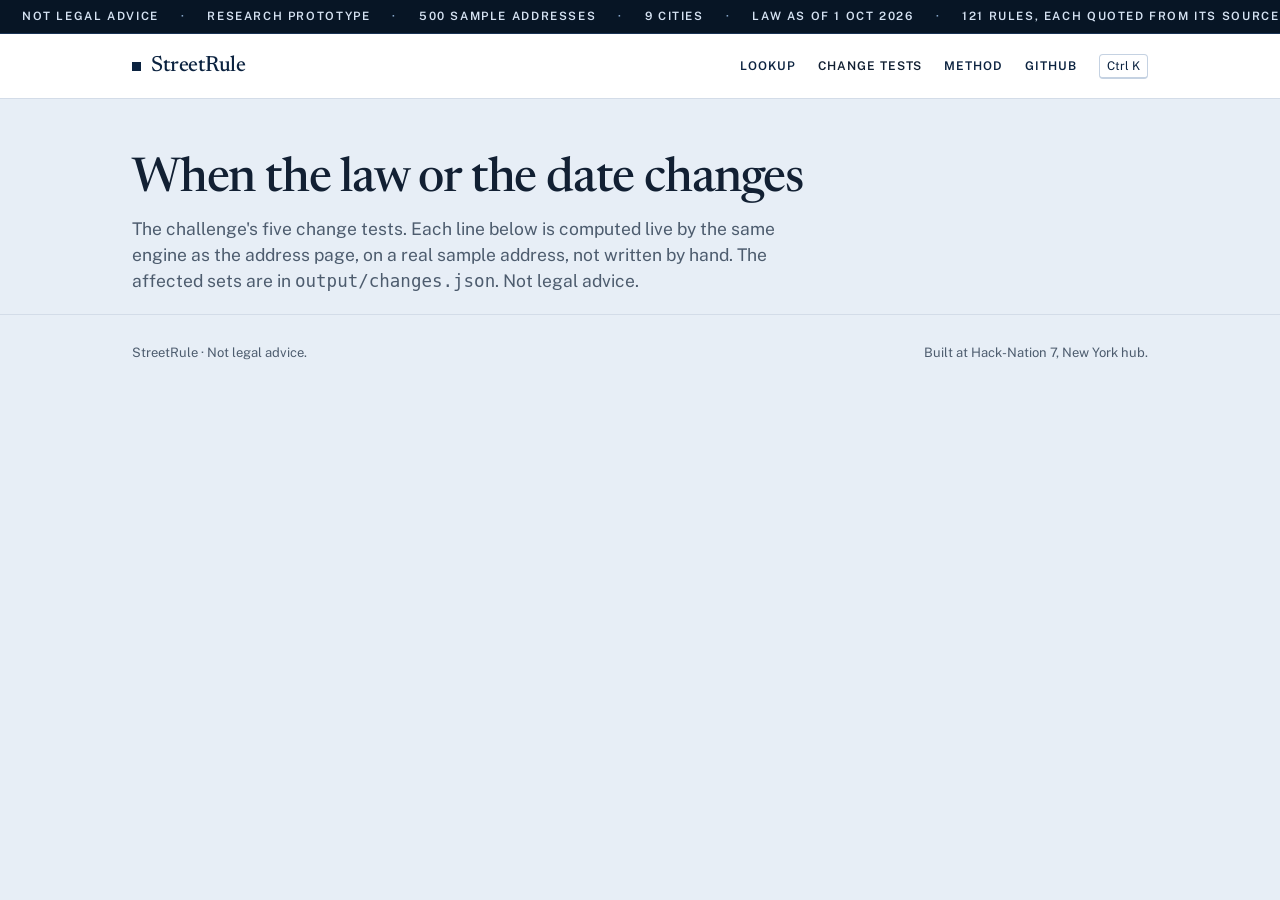
==== commit 795349b4: "Give the site a civic register and put the audiences under the headline Co-authored-by: Cursor <curs" ====
--- a/static/changes.html
+++ b/static/changes.html
@@ -4,7 +4,7 @@
   <meta charset="utf-8">
   <meta name="viewport" content="width=device-width, initial-scale=1">
   <title>StreetRule · Change tests</title>
-  <meta name="theme-color" content="#f6f3ee">
+  <meta name="theme-color" content="#0c2340">
   <link rel="icon" href="/static/favicon.svg" type="image/svg+xml">
   <link rel="preconnect" href="https://fonts.googleapis.com">
   <link rel="preconnect" href="https://fonts.gstatic.com" crossorigin>
@@ -12,6 +12,7 @@
   <link rel="stylesheet" href="/static/style.css">
 </head>
 <body>
+  <div class="ticker" aria-hidden="true"><div class="ticker-track"><span>Not legal advice</span><span>Research prototype</span><span>500 sample addresses</span><span>9 cities</span><span>Law as of 1 Oct 2026</span><span>121 rules, each quoted from its source</span><span>483 legal cities confirmed by the US Census</span><span>Unknown when the record cannot decide</span><span>Not legal advice</span><span>Research prototype</span><span>500 sample addresses</span><span>9 cities</span><span>Law as of 1 Oct 2026</span><span>121 rules, each quoted from its source</span><span>483 legal cities confirmed by the US Census</span><span>Unknown when the record cannot decide</span></div></div>
   <header class="top">
     <div class="wrap">
       <a class="brand" href="/"><span class="mark" aria-hidden="true"></span>StreetRule</a>
--- a/static/style.css
+++ b/static/style.css
@@ -1,10 +1,11 @@
 :root {
-  --ink: #1c1917;
-  --muted: #5f5953;
-  --line: #e4ddd3;
-  --paper: #f6f3ee;
-  --card: #fffcf8;
-  --signal: #9a3412;
+  --ink: #122033;
+  --muted: #4d5c6e;
+  --line: #d3dce8;
+  --paper: #e7eef6;
+  --card: #ffffff;
+  --navy: #0c2340;
+  --signal: #0c3d6e;
   --applies: #1d6b43;
   --unknown: #8a5a10;
   --superseded: #6b6560;
@@ -28,36 +29,44 @@
 .skip { position: absolute; left: 12px; top: -40px; background: var(--ink); color: #fff; padding: 6px 10px; z-index: 20; }
 .skip:focus { top: 12px; }
 
+/* Running line */
+.ticker { background: #071525; color: #d5e2f2; overflow: hidden; white-space: nowrap; border-bottom: 1px solid #1a3354; }
+.ticker-track { display: inline-flex; animation: ticker 48s linear infinite; }
+.ticker:hover .ticker-track { animation-play-state: paused; }
+.ticker span { padding: 8px 0 8px 22px; font-size: 11.5px; font-weight: 600; letter-spacing: .14em; text-transform: uppercase; }
+.ticker span::after { content: "·"; margin-left: 22px; color: #8eafd4; }
+@keyframes ticker { from { transform: translateX(0); } to { transform: translateX(-50%); } }
+
 /* Masthead */
-.top { position: sticky; top: 0; z-index: 10; background: rgba(246, 243, 238, .92); backdrop-filter: saturate(1.2) blur(8px); border-bottom: 1px solid var(--line); }
+.top { position: sticky; top: 0; z-index: 10; background: #fff; border-bottom: 1px solid var(--line); }
 .top .wrap { display: flex; align-items: center; justify-content: space-between; height: 64px; }
-.brand { display: inline-flex; align-items: center; gap: 10px; font-family: var(--serif); font-size: 22px; font-weight: 500; letter-spacing: -.02em; color: var(--ink); text-decoration: none; }
-.mark { width: 9px; height: 9px; background: var(--signal); display: inline-block; flex: none; }
-.top nav { display: flex; align-items: center; gap: 22px; font-size: 14.5px; }
-.top nav a { color: var(--muted); text-decoration: none; }
+.brand { display: inline-flex; align-items: center; gap: 10px; font-family: var(--serif); font-size: 22px; font-weight: 500; letter-spacing: -.02em; color: var(--navy); text-decoration: none; }
+.mark { width: 9px; height: 9px; background: var(--navy); display: inline-block; flex: none; }
+.top nav { display: flex; align-items: center; gap: 22px; }
+.top nav a { color: var(--navy); text-decoration: none; font-size: 12px; font-weight: 600; letter-spacing: .08em; text-transform: uppercase; }
 .top nav a:hover, .top nav a.on { color: var(--ink); }
-button.kbd { font: 12px/1 var(--sans); color: var(--muted); background: var(--card); border: 1px solid var(--line); border-bottom-width: 2px; padding: 5px 7px; border-radius: 4px; cursor: pointer; }
+button.kbd { font: 12px/1 var(--sans); color: var(--navy); background: #fff; border: 1px solid #c5d2e2; border-bottom-width: 2px; padding: 5px 7px; border-radius: 4px; cursor: pointer; }
 
 /* Hero */
-.hero { padding: 72px 0 28px; }
-.eyebrow { margin: 0 0 14px; font-size: 14px; color: var(--signal); }
-.hero h1 { font-family: var(--serif); font-weight: 500; font-size: clamp(40px, 5.4vw, 60px); line-height: 1.02; letter-spacing: -.025em; margin: 0 0 18px; max-width: 11.2em; }
-.hero p.lede { font-size: 18.5px; line-height: 1.45; max-width: 38em; margin: 0 0 32px; color: var(--ink); }
+.hero { background: var(--navy); color: #fff; padding: 64px 0 36px; }
+.eyebrow { margin: 0 0 14px; font-size: 12px; font-weight: 600; letter-spacing: .14em; text-transform: uppercase; color: #b9cbe2; }
+.hero h1 { font-family: var(--serif); font-weight: 500; font-size: clamp(40px, 5.4vw, 62px); line-height: 1.02; letter-spacing: -.025em; margin: 0 0 18px; max-width: 12em; color: #fff; }
+.hero p.lede { font-size: 18px; line-height: 1.5; max-width: 40em; margin: 0 0 28px; padding-bottom: 16px; color: #e7eef8; border-bottom: 1px solid rgba(255, 255, 255, .45); }
 .search { position: relative; max-width: 680px; }
-.search input { width: 100%; font: 500 20px/1.3 var(--sans); padding: 12px 2px 14px; border: 0; border-bottom: 1.5px solid var(--ink); border-radius: 0; background: transparent; color: var(--ink); }
-.search input::placeholder { color: #9a938a; font-weight: 400; }
-.search input:focus { outline: none; border-bottom-color: var(--signal); }
+.search input { width: 100%; font: 500 18px/1.3 var(--sans); padding: 14px 16px; border: 0; border-radius: 0; background: #fff; color: var(--ink); }
+.search input::placeholder { color: #7d8da1; font-weight: 400; }
+.search input:focus { outline: 2px solid #e2c56a; outline-offset: 2px; }
 #matches, #palette-list { position: absolute; left: 0; right: 0; top: calc(100% + 6px); margin: 0; padding: 6px 0; list-style: none; background: var(--card); color: var(--ink); border: 1px solid var(--line); box-shadow: 0 16px 40px rgba(28, 25, 23, .1); max-height: 320px; overflow: auto; z-index: 6; }
 #matches li, #palette-list li { padding: 9px 14px; cursor: pointer; font-size: 15px; }
-#matches li:hover, #matches li.active, #palette-list li:hover, #palette-list li.active { background: #f3ece4; }
+#matches li:hover, #matches li.active, #palette-list li:hover, #palette-list li.active { background: #e7eef6; }
 #matches:empty { display: none; }
-.examples { display: grid; grid-template-columns: repeat(4, minmax(0, 1fr)); gap: 0; margin-top: 18px; border-top: 1px solid var(--line); }
-.examples button { min-width: 0; text-align: left; background: none; border: 0; border-right: 1px solid var(--line); padding: 12px 14px 12px 0; cursor: pointer; font: inherit; color: inherit; }
+.examples { display: grid; grid-template-columns: repeat(4, minmax(0, 1fr)); gap: 0; margin-top: 16px; border-top: 1px solid rgba(255, 255, 255, .2); }
+.examples button { min-width: 0; text-align: left; background: none; border: 0; border-right: 1px solid rgba(255, 255, 255, .2); padding: 12px 14px 12px 0; cursor: pointer; font: inherit; color: #fff; }
 .examples button:last-child { border-right: 0; }
-.examples button:hover b { color: var(--signal); }
+.examples button:hover b { color: #e2c56a; }
 .examples b { display: block; font-weight: 600; font-size: 14px; }
-.examples span { display: block; color: var(--muted); font-size: 13px; margin-top: 2px; }
-.disclaimer { margin: 28px 0 0; font-size: 13px; color: var(--muted); max-width: 42em; }
+.examples span { display: block; color: #b7c7dc; font-size: 13px; margin-top: 2px; }
+.disclaimer { margin: 22px 0 0; font-size: 13px; color: #b7c7dc; max-width: 42em; }
 
 /* Figures */
 .strip { border-top: 1px solid var(--line); border-bottom: 1px solid var(--line); }
@@ -94,6 +103,11 @@
 .steps article::before { content: counter(step, decimal-leading-zero); display: block; font-size: 12px; font-weight: 600; color: var(--signal); margin-bottom: 10px; }
 .steps h3 { font-family: var(--serif); font-weight: 500; font-size: 20px; margin: 0 0 6px; }
 .steps p { font-size: 14.5px; color: var(--muted); margin: 0; }
+.who-block { padding-top: 48px; padding-bottom: 56px; }
+.who { display: grid; grid-template-columns: repeat(4, minmax(0, 1fr)); gap: 16px; }
+.who article { background: #fff; border: 1px solid #d5deea; padding: 18px 18px 20px; min-width: 0; }
+.who h3 { font-family: var(--serif); font-weight: 500; font-size: 22px; margin: 0 0 8px; color: var(--navy); }
+.who p { font-size: 14.5px; color: var(--muted); margin: 0; }
 
 footer { border-top: 1px solid var(--line); padding: 28px 0 48px; color: var(--muted); font-size: 13px; }
 footer .wrap { display: flex; justify-content: space-between; gap: 24px; flex-wrap: wrap; }
@@ -229,11 +243,11 @@
 .plain-list { color: var(--ink); max-width: 44em; padding-left: 18px; }
 .plain-list li { margin: 8px 0; }
 
-body.reporting .hero { padding: 0; border-bottom: 1px solid var(--line); }
-body.reporting .hero .wrap { padding-top: 12px; padding-bottom: 12px; }
+body.reporting .hero { padding: 0; }
+body.reporting .hero .wrap { padding-top: 14px; padding-bottom: 14px; }
 body.reporting .hero .eyebrow, body.reporting .hero h1, body.reporting .hero .lede, body.reporting .hero .examples, body.reporting .hero .disclaimer { display: none; }
 body.reporting .search { max-width: none; }
-body.reporting .search input { font-size: 16px; padding: 8px 2px; }
+body.reporting .search input { font-size: 16px; padding: 10px 14px; }
 
 @media (max-width: 860px) {
   .wrap { padding: 0 20px; }
@@ -241,7 +255,7 @@
   .top .wrap { height: auto; flex-wrap: wrap; padding-top: 12px; padding-bottom: 10px; row-gap: 6px; }
   .top nav { width: 100%; flex-wrap: wrap; gap: 12px 16px; }
   .report-head h1 { font-size: 30px; }
-  .strip .wrap, .steps, .pipeline, .examples { grid-template-columns: repeat(2, minmax(0, 1fr)); }
+  .strip .wrap, .steps, .pipeline, .examples, .who { grid-template-columns: repeat(2, minmax(0, 1fr)); }
   .lede, .hero h1, .report-head h1, .where, .legal { overflow-wrap: break-word; }
   .stat, .stat + .stat { padding: 16px 12px 16px 0; border-left: 0; }
   .cases li, .contrast, .layout { grid-template-columns: 1fr; }
@@ -252,15 +266,16 @@
   .test { grid-template-columns: 1fr; }
   .top nav { gap: 12px; }
   .copy { margin-left: 0; }
-  .examples button { border-right: 0; border-bottom: 1px solid var(--line); padding-right: 0; }
+  .examples button { border-right: 0; border-bottom: 1px solid rgba(255, 255, 255, .2); padding-right: 0; }
 }
 
 @media print {
-  .top, .hero, aside.facts, .toolbar, footer, .palette, .back, .counts { display: none !important; }
+  .ticker, .top, .hero, aside.facts, .toolbar, footer, .palette, .back, .counts { display: none !important; }
   body, .card { background: #fff; }
   .card { break-inside: avoid; }
 }
 
 @media (prefers-reduced-motion: reduce) {
   .toast { transition: none; }
-}
+  .ticker-track { animation: none; }
+}
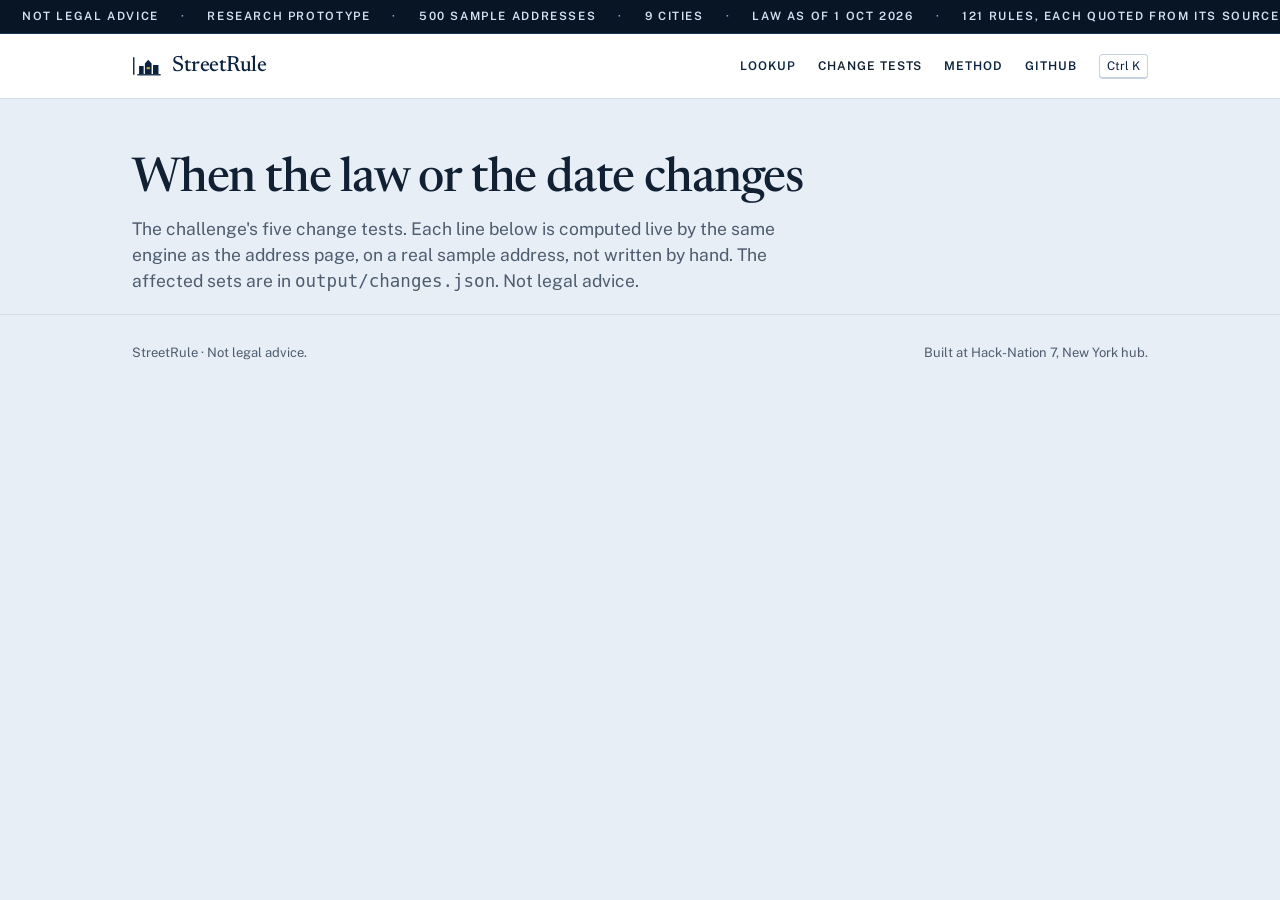
==== commit 966bbb2f: "Replace the square mark with a street of buildings and a margin rule Co-authored-by: Cursor <cursora" ====
--- a/static/changes.html
+++ b/static/changes.html
@@ -15,7 +15,7 @@
   <div class="ticker" aria-hidden="true"><div class="ticker-track"><span>Not legal advice</span><span>Research prototype</span><span>500 sample addresses</span><span>9 cities</span><span>Law as of 1 Oct 2026</span><span>121 rules, each quoted from its source</span><span>483 legal cities confirmed by the US Census</span><span>Unknown when the record cannot decide</span><span>Not legal advice</span><span>Research prototype</span><span>500 sample addresses</span><span>9 cities</span><span>Law as of 1 Oct 2026</span><span>121 rules, each quoted from its source</span><span>483 legal cities confirmed by the US Census</span><span>Unknown when the record cannot decide</span></div></div>
   <header class="top">
     <div class="wrap">
-      <a class="brand" href="/"><span class="mark" aria-hidden="true"></span>StreetRule</a>
+      <a class="brand" href="/"><svg class="mark" viewBox="0 0 34 22" aria-hidden="true" focusable="false"><path fill="currentColor" d="M1.2 1h1.6v20H1.2z"/><path fill="currentColor" d="M6 20.2h26.5v1.5H6z"/><path fill="currentColor" d="M8 20V11h5.2v9H8zm6.6 0V8.2L18.4 4l3.8 4.2V20h-7.6zm9.2 0V10H30v10h-6.2z"/><path fill="#c4a35a" d="M16.6 12.2h3.6v2.4h-3.6z"/></svg>StreetRule</a>
       <nav>
         <a href="/">Lookup</a>
         <a href="/changes" class="on">Change tests</a>
--- a/static/style.css
+++ b/static/style.css
@@ -41,7 +41,7 @@
 .top { position: sticky; top: 0; z-index: 10; background: #fff; border-bottom: 1px solid var(--line); }
 .top .wrap { display: flex; align-items: center; justify-content: space-between; height: 64px; }
 .brand { display: inline-flex; align-items: center; gap: 10px; font-family: var(--serif); font-size: 22px; font-weight: 500; letter-spacing: -.02em; color: var(--navy); text-decoration: none; }
-.mark { width: 9px; height: 9px; background: var(--navy); display: inline-block; flex: none; }
+.mark { width: 30px; height: 20px; display: block; flex: none; color: var(--navy); }
 .top nav { display: flex; align-items: center; gap: 22px; }
 .top nav a { color: var(--navy); text-decoration: none; font-size: 12px; font-weight: 600; letter-spacing: .08em; text-transform: uppercase; }
 .top nav a:hover, .top nav a.on { color: var(--ink); }
